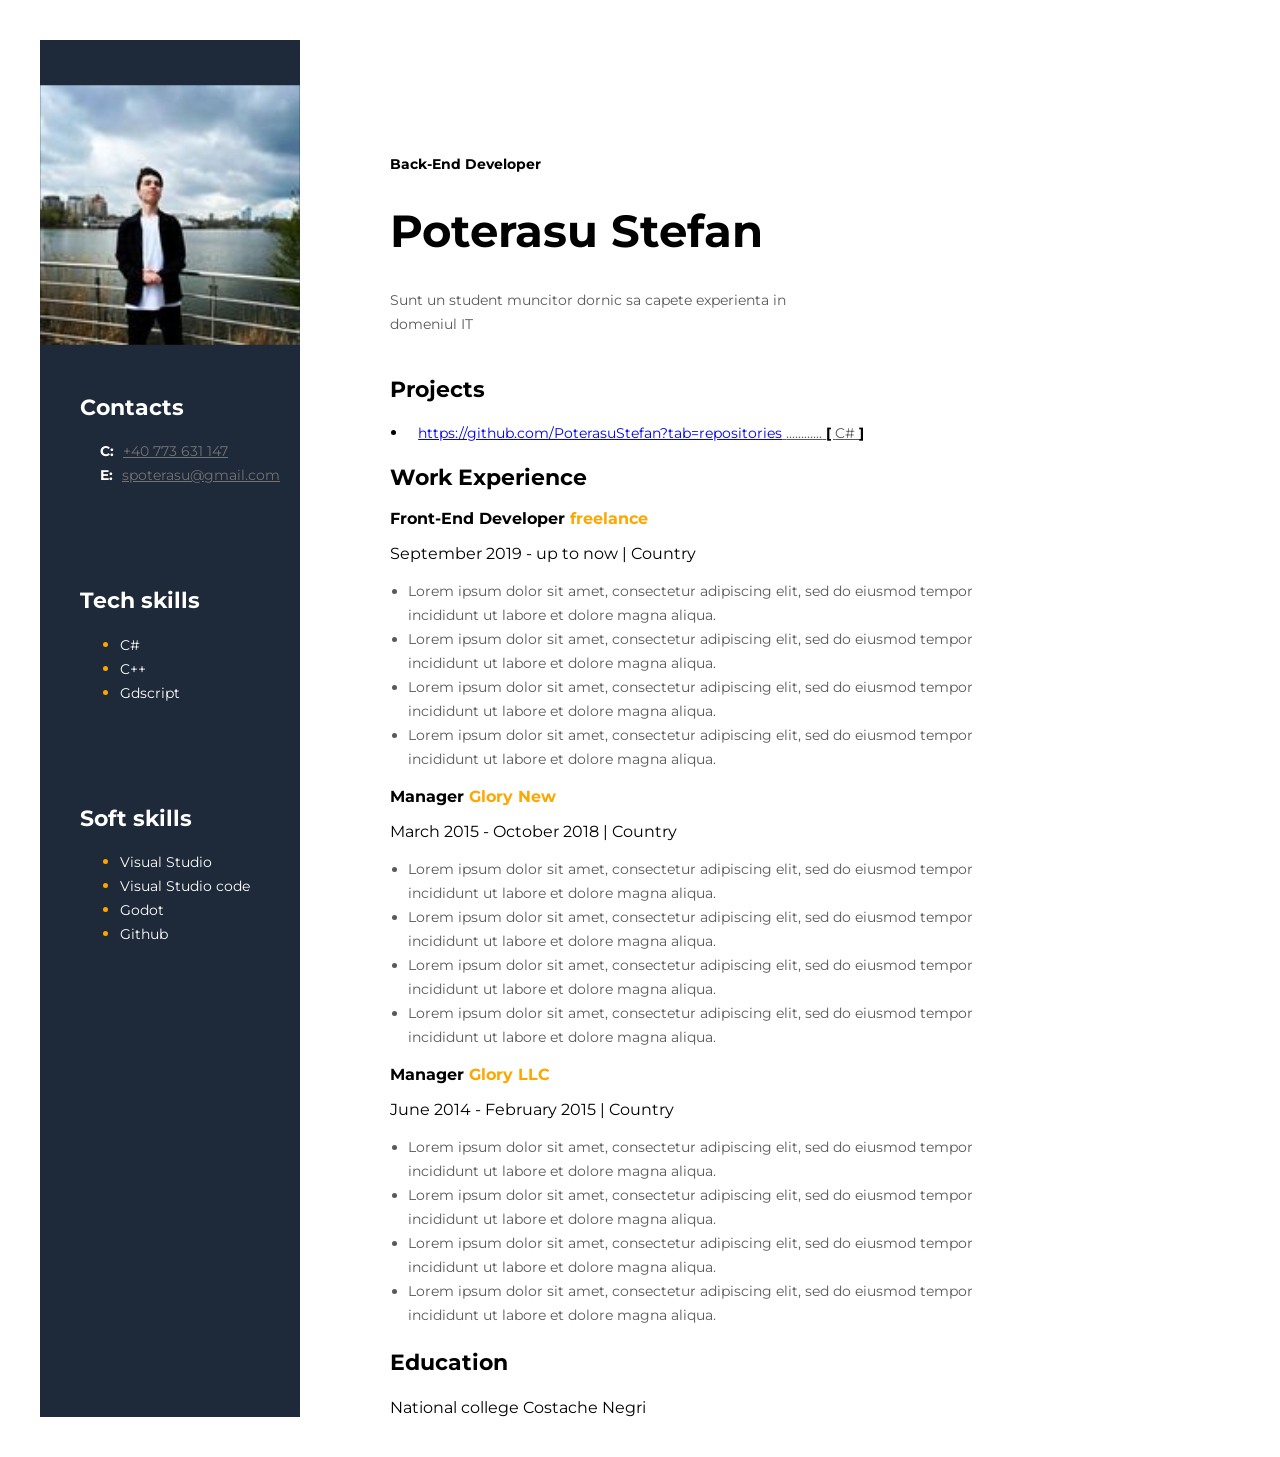
==== index.html @ 9d4e054e "Cv" ====
<!DOCTYPE html>
<html lang="en">
<head>
    <meta charset="UTF-8">
    <meta name="viewport" content="width=device-width, initial-scale=1.0">
    <link rel="preconnect" href="https://fonts.googleapis.com">
    <link rel="preconnect" href="https://fonts.gstatic.com" crossorigin>
    <link href="https://fonts.googleapis.com/css2?family=Montserrat:wght@400;700&display=swap" rel="stylesheet">
    <link rel="stylesheet" href="./styles/styles.css">
    <title>My resume</title>
</head>
<body>
    <!--Main app-->
    <div class="main-section">
<!--Main section-->


<div class="right-section">
    <!--About me-->
<div class="about-me-section">
    <h3 class="about-me-profession">
        Back-End Developer
    </h3>

    <h1 id="personName">
        Poterasu Stefan
    </h1>
    <p>Sunt un student muncitor dornic sa capete experienta in domeniul IT</p>

</div>
<!--Projects section-->
<div class="Projects-section">

    <h2 class="block-title">Projects </h2>
    
    <ul>
        <li class="projects-section_li" id="firstElement">
            
           

            <span class="projects-item">

                <a href="https://github.com/PoterasuStefan?tab=repositories">https://github.com/PoterasuStefan?tab=repositories</a>
                <span>............</span>
                

                <Span class="bracket"> [ </Span><Span> C# </Span><Span class="bracket"> ] </Span>

            </span>

        </li>

        
    </ul>

</div>



<!--work experience section-->
<div class="work-experience-section">
    <h2 class="block-title">Work Experience</h2>
     <!--Company nr.3-->
    <div>
       

        <h3 class="work-experience-position">Front-End Developer <span class="work-company">freelance</span></h3>
        <P>September 2019 - up to now   |   Country</P>
        <UL class="work-experience-duties">
            <li>Lorem ipsum dolor sit amet, consectetur adipiscing elit, sed do eiusmod tempor incididunt ut labore et dolore magna aliqua. </li>
            <li>Lorem ipsum dolor sit amet, consectetur adipiscing elit, sed do eiusmod tempor incididunt ut labore et dolore magna aliqua. </li>
            <li>Lorem ipsum dolor sit amet, consectetur adipiscing elit, sed do eiusmod tempor incididunt ut labore et dolore magna aliqua. </li>
            <li>Lorem ipsum dolor sit amet, consectetur adipiscing elit, sed do eiusmod tempor incididunt ut labore et dolore magna aliqua. </li>



        </UL>
    </div>

    <!--Company nr.2-->
    <div>
       

        <h3 class="work-experience-position">Manager <span  class="work-company">Glory New</span></h3>
        <P>March 2015 - October 2018   |   Country</P>
        <UL class="work-experience-duties">
            <li>Lorem ipsum dolor sit amet, consectetur adipiscing elit, sed do eiusmod tempor incididunt ut labore et dolore magna aliqua. </li>
            <li>Lorem ipsum dolor sit amet, consectetur adipiscing elit, sed do eiusmod tempor incididunt ut labore et dolore magna aliqua. </li>
            <li>Lorem ipsum dolor sit amet, consectetur adipiscing elit, sed do eiusmod tempor incididunt ut labore et dolore magna aliqua. </li>
            <li>Lorem ipsum dolor sit amet, consectetur adipiscing elit, sed do eiusmod tempor incididunt ut labore et dolore magna aliqua. </li>



        </UL>
    </div>

    <!--Company nr.1-->
    <div>
       

        <h3 class="work-experience-position">Manager <span class="work-company">Glory LLC</span> </h3>
        <P>June 2014 - February 2015   |   Country</P>
        <UL class="work-experience-duties">
            <li>Lorem ipsum dolor sit amet, consectetur adipiscing elit, sed do eiusmod tempor incididunt ut labore et dolore magna aliqua. </li>
            <li>Lorem ipsum dolor sit amet, consectetur adipiscing elit, sed do eiusmod tempor incididunt ut labore et dolore magna aliqua. </li>
            <li>Lorem ipsum dolor sit amet, consectetur adipiscing elit, sed do eiusmod tempor incididunt ut labore et dolore magna aliqua. </li>
            <li>Lorem ipsum dolor sit amet, consectetur adipiscing elit, sed do eiusmod tempor incididunt ut labore et dolore magna aliqua. </li>



        </UL>
    </div>

    <!--Education-->
    <div>
        <h3 class="block-title">Education</h3>
        National college Costache Negri
    
    </div>

</div>
</div>
<!--Sidebar section-->
<aside class="Sidebar-section">
<img src="img/339661797_167155659562548_5047388497378293764_n.jpg" alt="my photo">
<!--Contacts section-->
<div class="contacts-section">
    <h2 class="sidebar-title">Contacts</h2>
    <div>
        <span class="contacts-section-type">C:</span>
        <a class="contacts-section-value"  href="tel:+40773631147">+40 773 631 147</a>
        

    </div>
    <div>
        <span class="contacts-section-type">
            E:
        </span>
        <a class="contacts-section-value" href="mailto:spoterasu@gmail.com">spoterasu@gmail.com</a>
    </div>
</div>
<!--Tech skills section-->
<div  class="tech-skills-section">
    <h2 class="sidebar-title" >Tech skills</h2>
    <ul class="sidebar-list">
        <li><span>C#</span></li>
        <li><span>C++</span></li>
        <li><span>Gdscript</span></li>

    </ul>
</div>


<!--Soft skills section-->
<div class="tech-skills-section">
    <h2 class="sidebar-title" >Soft skills</h2>
    <ul class="sidebar-list">
        <li><span>Visual Studio</span></li>
        <li><span>Visual Studio code</span></li>
        <li><span>Godot</span></li>
        <li><span>Github</span></li>

    </ul>
</div>
</aside>

    </div>


    
    



</body>
</html>
---- styles/styles.css ----
body{
    background-color:#ffffff;
    font-family: 'Montserrat', sans-serif;
}

/* Right section styles */

li{
    color: blue;
}
.projects-section_li {
    font-family: 'Montserrat', sans-serif;
    color: brown;
}

.Projects-section{
    margin: 40px 0 0 0;
}

#firstElement{
    color: rgb(0, 0, 0);
}
.right-section{
    padding-right: 220px;
    padding-left: 90px;
    background-color: #FFF;
}


.about-me-section p {
    color: #595959;
    font-size: 14px;
    font-family: Montserrat;
    font-style: normal;
    font-weight: 400;
    line-height: 24px;
}

.about-me-profession{
    font-size: 14px;
    color: black;
    color: #000;
    font-size: 14px;
    font-family: Montserrat;
    font-style: normal;
    font-weight: 700;
    line-height: normal;
    margin-top: 100px;
}

.block-title{
    color: #000;
    font-size: 22px;
    font-family: Montserrat;
    font-style: normal;
    font-weight: 700;
    line-height: normal;
}

ol li, .bracket {
    color: #000;
    font-size: 14px;
    font-family: Montserrat;
    font-style: normal;
    font-weight: 700;
    line-height: 24px;

}

.work-experience-duties{
    padding-left: 18px;
}
.work-experience-duties li
{
    color: #595959;
    font-size: 14px;
    font-family: Montserrat;
    font-style: normal;
    font-weight: 400;
    line-height: 24px;
}

.work-company{
    color: #ffa600;
    font-size: 16px;
    font-family: Montserrat;
    font-style: normal;
    font-weight: 700;
    line-height: normal;
}

.work-experience-position{
    color: #000;
    font-size: 16px;
    font-family: Montserrat;
    font-style: normal;
    font-weight: 700;
    line-height: normal;
}

.Projects-section ul{
    padding-left: 18px;
}

.projects-item{
    color: #595959;
    font-size: 14px;
    font-family: Montserrat;
    font-style: normal;
    font-weight: 400;
    line-height: 24px;
    text-decoration-line: underline;
    margin-left: 10px;
}

#personName{
    color: #000;
    font-size: 45px;
    font-family: Montserrat;
    font-style: normal;
    font-weight: 700;
    line-height: normal;
    margin-top: 30px;
}

.about-me-section{
    padding-top: 15px;
   
    padding-right: 15px;
 
    width: 400px;
}


.main-section{
    display: flex;
    flex-direction: row-reverse;
    width: 1200px;
    margin: 40px auto;
}

/* sidebar styles */
.Sidebar-section img {
    margin-top: 100px;
    margin-left: 55px;
    scale: 173%;
}

.Sidebar-section{
background-color:  #1E2939;
width: 370px;
}

.sidebar-title{
    color: #FFF;
    text-shadow: 0px 4px 4px 0px rgba(0, 0, 0, 0.25);
    font-size: 22px;
    font-family: Montserrat;
    font-style: normal;
    font-weight: 700;
    line-height: normal;
    margin-top: 100px;
    
}
.contacts-section, .tech-skills-section       {
    margin-left: 40px;
}

.contacts-section-type{
    color: #FFF;
    font-size: 14px;
    font-family: Montserrat;
    font-style: normal;
    font-weight: 700;
    line-height: 24px;
    margin-right: 5px;
    margin-left: 20px;
}

.contacts-section-value{
    color: #747373;
    font-size: 14px;
    font-family: Montserrat;
    font-style: normal;
    font-weight: 400;
    line-height: 24px;
   
}

.sidebar-list li{
    color: orange;
    
}

.sidebar-list span{
    color: #FFF;
    font-size: 14px;
    font-family: Montserrat;
    font-style: normal;
    font-weight: 400;
    line-height: 24px;
}
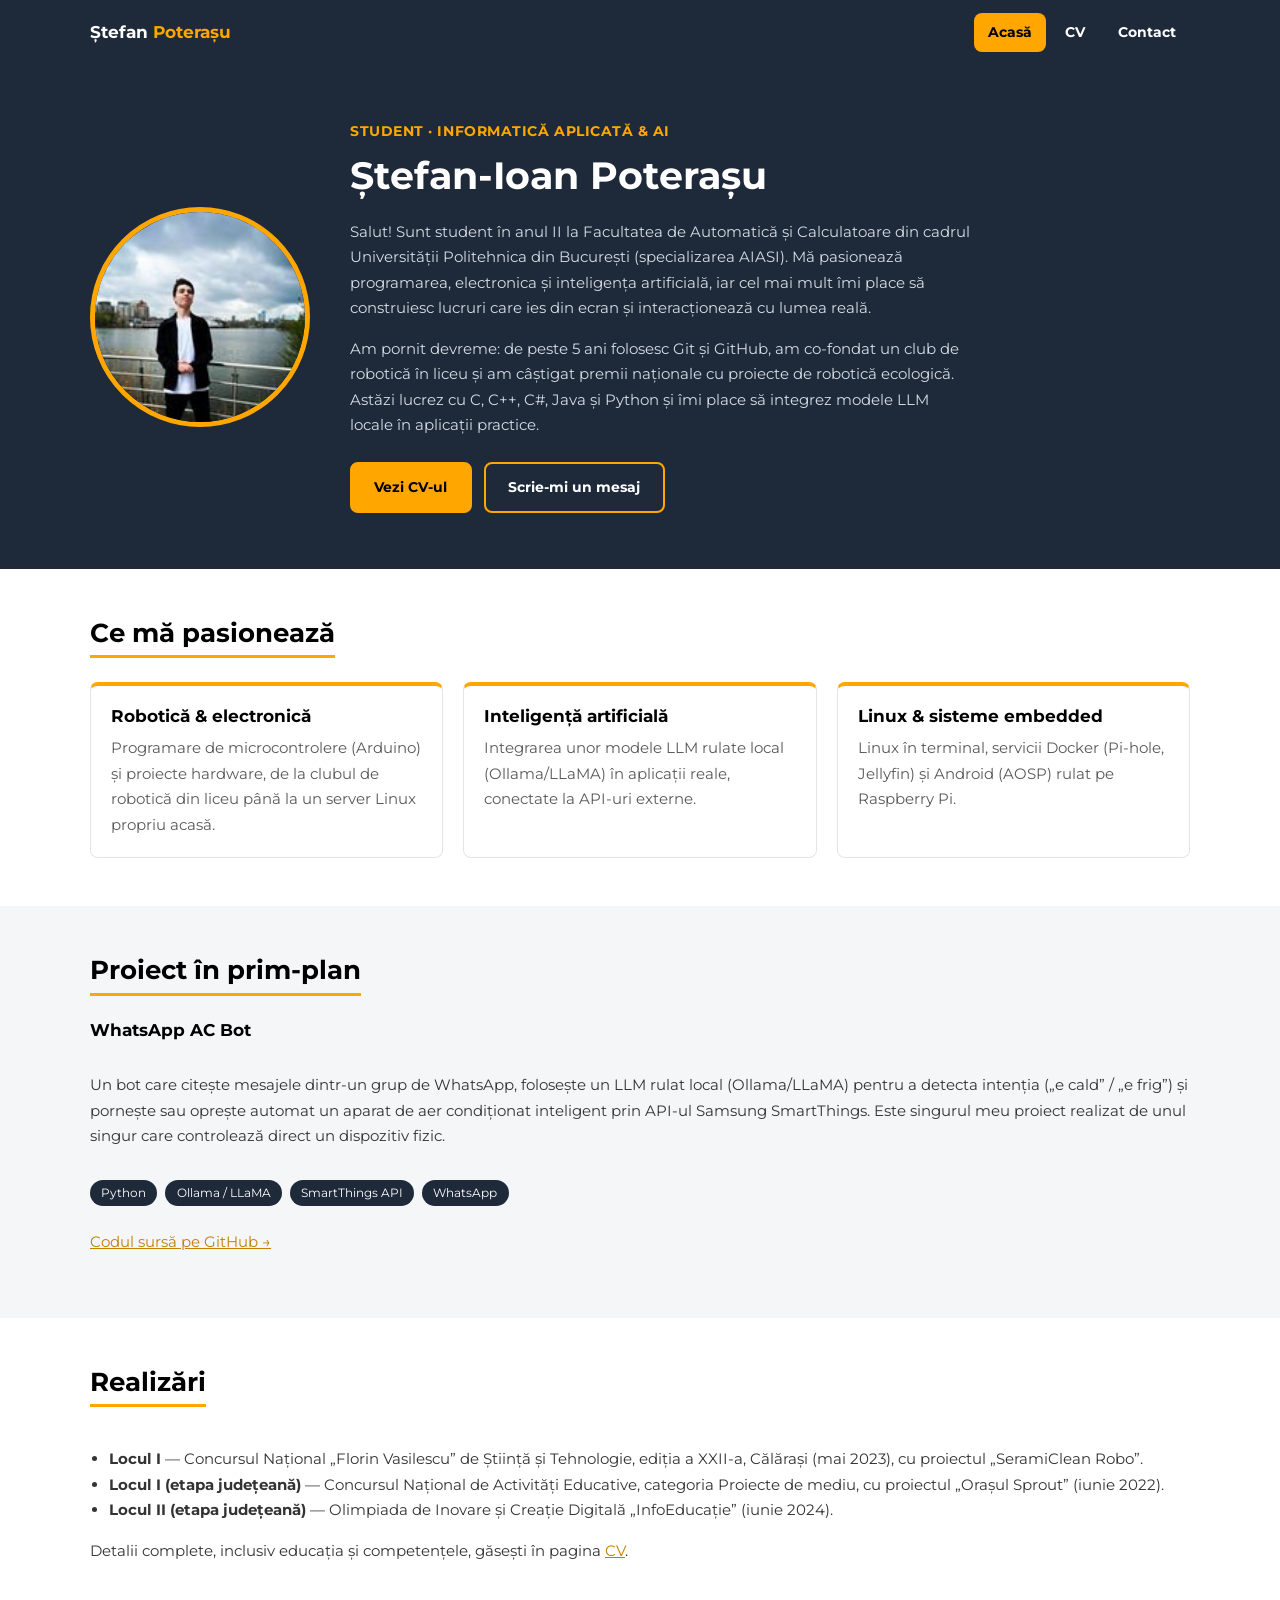
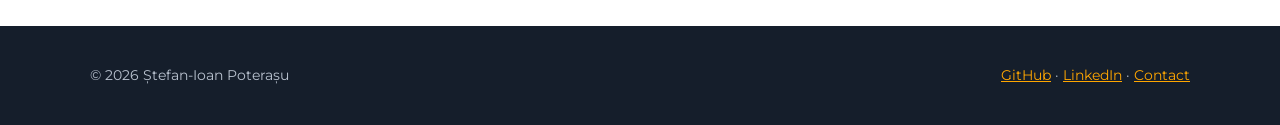
==== commit 242cdf48: "Înlocuiesc CV-ul vechi cu site-ul nou de prezentare" ====
--- a/index.html
+++ b/index.html
@@ -1,176 +1,123 @@
 <!DOCTYPE html>
-<html lang="en">
+<html lang="ro">
 <head>
     <meta charset="UTF-8">
     <meta name="viewport" content="width=device-width, initial-scale=1.0">
+    <meta name="description" content="Site de prezentare — Ștefan-Ioan Poterașu, student la Facultatea de Automatică și Calculatoare, UPB.">
+    <title>Acasă — Ștefan-Ioan Poterașu</title>
     <link rel="preconnect" href="https://fonts.googleapis.com">
     <link rel="preconnect" href="https://fonts.gstatic.com" crossorigin>
     <link href="https://fonts.googleapis.com/css2?family=Montserrat:wght@400;700&display=swap" rel="stylesheet">
-    <link rel="stylesheet" href="./styles/styles.css">
-    <title>My resume</title>
+    <link rel="stylesheet" href="styles/styles.css">
 </head>
 <body>
-    <!--Main app-->
-    <div class="main-section">
-<!--Main section-->
+    <a class="skip-link" href="#continut">Sari la conținut</a>
 
+    <header class="site-header">
+        <div class="container">
+            <a class="brand" href="index.html">Ștefan <span>Poterașu</span></a>
+            <nav class="site-nav" aria-label="Navigare principală">
+                <ul>
+                    <li><a href="index.html" aria-current="page">Acasă</a></li>
+                    <li><a href="cv.html">CV</a></li>
+                    <li><a href="contact.html">Contact</a></li>
+                </ul>
+            </nav>
+        </div>
+    </header>
 
-<div class="right-section">
-    <!--About me-->
-<div class="about-me-section">
-    <h3 class="about-me-profession">
-        Back-End Developer
-    </h3>
+    <main id="continut">
+        <section class="hero" aria-labelledby="titlu-principal">
+            <div class="container">
+                <figure>
+                    <img src="img/stefan.jpg" width="220" height="220" alt="Portret al lui Ștefan-Ioan Poterașu, în aer liber, lângă un lac">
+                </figure>
+                <div>
+                    <p class="role">Student · Informatică aplicată &amp; AI</p>
+                    <h1 id="titlu-principal">Ștefan-Ioan Poterașu</h1>
+                    <p>
+                        Salut! Sunt student în anul II la Facultatea de Automatică și Calculatoare din cadrul
+                        Universității Politehnica din București (specializarea AIASI). Mă pasionează programarea,
+                        electronica și inteligența artificială, iar cel mai mult îmi place să construiesc lucruri
+                        care ies din ecran și interacționează cu lumea reală.
+                    </p>
+                    <p>
+                        Am pornit devreme: de peste 5 ani folosesc Git și GitHub, am co-fondat un club de robotică
+                        în liceu și am câștigat premii naționale cu proiecte de robotică ecologică. Astăzi lucrez
+                        cu C, C++, C#, Java și Python și îmi place să integrez modele LLM locale în aplicații practice.
+                    </p>
+                    <div class="actions">
+                        <a class="btn" href="cv.html">Vezi CV-ul</a>
+                        <a class="btn btn-outline" href="contact.html">Scrie-mi un mesaj</a>
+                    </div>
+                </div>
+            </div>
+        </section>
 
-    <h1 id="personName">
-        Poterasu Stefan
-    </h1>
-    <p>Sunt un student muncitor dornic sa capete experienta in domeniul IT</p>
+        <section class="section" aria-labelledby="titlu-pasiuni">
+            <div class="container">
+                <h2 id="titlu-pasiuni">Ce mă pasionează</h2>
+                <div class="cards">
+                    <article class="card">
+                        <h3>Robotică &amp; electronică</h3>
+                        <p>Programare de microcontrolere (Arduino) și proiecte hardware, de la clubul de robotică din liceu până la un server Linux propriu acasă.</p>
+                    </article>
+                    <article class="card">
+                        <h3>Inteligență artificială</h3>
+                        <p>Integrarea unor modele LLM rulate local (Ollama/LLaMA) în aplicații reale, conectate la API-uri externe.</p>
+                    </article>
+                    <article class="card">
+                        <h3>Linux &amp; sisteme embedded</h3>
+                        <p>Linux în terminal, servicii Docker (Pi-hole, Jellyfin) și Android (AOSP) rulat pe Raspberry Pi.</p>
+                    </article>
+                </div>
+            </div>
+        </section>
 
-</div>
-<!--Projects section-->
-<div class="Projects-section">
+        <section class="section alt" aria-labelledby="titlu-proiect">
+            <div class="container">
+                <h2 id="titlu-proiect">Proiect în prim-plan</h2>
+                <article class="featured">
+                    <h3>WhatsApp AC Bot</h3>
+                    <p>
+                        Un bot care citește mesajele dintr-un grup de WhatsApp, folosește un LLM rulat local
+                        (Ollama/LLaMA) pentru a detecta intenția („e cald” / „e frig”) și pornește sau oprește
+                        automat un aparat de aer condiționat inteligent prin API-ul Samsung SmartThings.
+                        Este singurul meu proiect realizat de unul singur care controlează direct un dispozitiv fizic.
+                    </p>
+                    <ul class="tags" aria-label="Tehnologii folosite">
+                        <li>Python</li>
+                        <li>Ollama / LLaMA</li>
+                        <li>SmartThings API</li>
+                        <li>WhatsApp</li>
+                    </ul>
+                    <p><a href="https://github.com/PoterasuStefan/whatsapp-ac-bot">Codul sursă pe GitHub →</a></p>
+                </article>
+            </div>
+        </section>
 
-    <h2 class="block-title">Projects </h2>
-    
-    <ul>
-        <li class="projects-section_li" id="firstElement">
-            
-           
+        <section class="section" aria-labelledby="titlu-realizari">
+            <div class="container">
+                <h2 id="titlu-realizari">Realizări</h2>
+                <ul>
+                    <li><strong>Locul I</strong> — Concursul Național „Florin Vasilescu” de Știință și Tehnologie, ediția a XXII-a, Călărași (mai 2023), cu proiectul „SeramiClean Robo”.</li>
+                    <li><strong>Locul I (etapa județeană)</strong> — Concursul Național de Activități Educative, categoria Proiecte de mediu, cu proiectul „Orașul Sprout” (iunie 2022).</li>
+                    <li><strong>Locul II (etapa județeană)</strong> — Olimpiada de Inovare și Creație Digitală „InfoEducație” (iunie 2024).</li>
+                </ul>
+                <p>Detalii complete, inclusiv educația și competențele, găsești în pagina <a href="cv.html">CV</a>.</p>
+            </div>
+        </section>
+    </main>
 
-            <span class="projects-item">
-
-                <a href="https://github.com/PoterasuStefan?tab=repositories">https://github.com/PoterasuStefan?tab=repositories</a>
-                <span>............</span>
-                
-
-                <Span class="bracket"> [ </Span><Span> C# </Span><Span class="bracket"> ] </Span>
-
-            </span>
-
-        </li>
-
-        
-    </ul>
-
-</div>
-
-
-
-<!--work experience section-->
-<div class="work-experience-section">
-    <h2 class="block-title">Work Experience</h2>
-     <!--Company nr.3-->
-    <div>
-       
-
-        <h3 class="work-experience-position">Front-End Developer <span class="work-company">freelance</span></h3>
-        <P>September 2019 - up to now   |   Country</P>
-        <UL class="work-experience-duties">
-            <li>Lorem ipsum dolor sit amet, consectetur adipiscing elit, sed do eiusmod tempor incididunt ut labore et dolore magna aliqua. </li>
-            <li>Lorem ipsum dolor sit amet, consectetur adipiscing elit, sed do eiusmod tempor incididunt ut labore et dolore magna aliqua. </li>
-            <li>Lorem ipsum dolor sit amet, consectetur adipiscing elit, sed do eiusmod tempor incididunt ut labore et dolore magna aliqua. </li>
-            <li>Lorem ipsum dolor sit amet, consectetur adipiscing elit, sed do eiusmod tempor incididunt ut labore et dolore magna aliqua. </li>
-
-
-
-        </UL>
-    </div>
-
-    <!--Company nr.2-->
-    <div>
-       
-
-        <h3 class="work-experience-position">Manager <span  class="work-company">Glory New</span></h3>
-        <P>March 2015 - October 2018   |   Country</P>
-        <UL class="work-experience-duties">
-            <li>Lorem ipsum dolor sit amet, consectetur adipiscing elit, sed do eiusmod tempor incididunt ut labore et dolore magna aliqua. </li>
-            <li>Lorem ipsum dolor sit amet, consectetur adipiscing elit, sed do eiusmod tempor incididunt ut labore et dolore magna aliqua. </li>
-            <li>Lorem ipsum dolor sit amet, consectetur adipiscing elit, sed do eiusmod tempor incididunt ut labore et dolore magna aliqua. </li>
-            <li>Lorem ipsum dolor sit amet, consectetur adipiscing elit, sed do eiusmod tempor incididunt ut labore et dolore magna aliqua. </li>
-
-
-
-        </UL>
-    </div>
-
-    <!--Company nr.1-->
-    <div>
-       
-
-        <h3 class="work-experience-position">Manager <span class="work-company">Glory LLC</span> </h3>
-        <P>June 2014 - February 2015   |   Country</P>
-        <UL class="work-experience-duties">
-            <li>Lorem ipsum dolor sit amet, consectetur adipiscing elit, sed do eiusmod tempor incididunt ut labore et dolore magna aliqua. </li>
-            <li>Lorem ipsum dolor sit amet, consectetur adipiscing elit, sed do eiusmod tempor incididunt ut labore et dolore magna aliqua. </li>
-            <li>Lorem ipsum dolor sit amet, consectetur adipiscing elit, sed do eiusmod tempor incididunt ut labore et dolore magna aliqua. </li>
-            <li>Lorem ipsum dolor sit amet, consectetur adipiscing elit, sed do eiusmod tempor incididunt ut labore et dolore magna aliqua. </li>
-
-
-
-        </UL>
-    </div>
-
-    <!--Education-->
-    <div>
-        <h3 class="block-title">Education</h3>
-        National college Costache Negri
-    
-    </div>
-
-</div>
-</div>
-<!--Sidebar section-->
-<aside class="Sidebar-section">
-<img src="img/339661797_167155659562548_5047388497378293764_n.jpg" alt="my photo">
-<!--Contacts section-->
-<div class="contacts-section">
-    <h2 class="sidebar-title">Contacts</h2>
-    <div>
-        <span class="contacts-section-type">C:</span>
-        <a class="contacts-section-value"  href="tel:+40773631147">+40 773 631 147</a>
-        
-
-    </div>
-    <div>
-        <span class="contacts-section-type">
-            E:
-        </span>
-        <a class="contacts-section-value" href="mailto:spoterasu@gmail.com">spoterasu@gmail.com</a>
-    </div>
-</div>
-<!--Tech skills section-->
-<div  class="tech-skills-section">
-    <h2 class="sidebar-title" >Tech skills</h2>
-    <ul class="sidebar-list">
-        <li><span>C#</span></li>
-        <li><span>C++</span></li>
-        <li><span>Gdscript</span></li>
-
-    </ul>
-</div>
-
-
-<!--Soft skills section-->
-<div class="tech-skills-section">
-    <h2 class="sidebar-title" >Soft skills</h2>
-    <ul class="sidebar-list">
-        <li><span>Visual Studio</span></li>
-        <li><span>Visual Studio code</span></li>
-        <li><span>Godot</span></li>
-        <li><span>Github</span></li>
-
-    </ul>
-</div>
-</aside>
-
-    </div>
-
-
-    
-    
-
-
-
+    <footer class="site-footer">
+        <div class="container">
+            <p>© 2026 Ștefan-Ioan Poterașu</p>
+            <p>
+                <a href="https://github.com/PoterasuStefan">GitHub</a> ·
+                <a href="https://www.linkedin.com/in/%C5%9Ftefan-potera%C5%9Fu-464304391/">LinkedIn</a> ·
+                <a href="contact.html">Contact</a>
+            </p>
+        </div>
+    </footer>
 </body>
-</html>+</html>
--- a/styles/styles.css
+++ b/styles/styles.css
@@ -1,202 +1,344 @@
-body{
-    background-color:#ffffff;
-    font-family: 'Montserrat', sans-serif;
-}
-
-/* Right section styles */
-
-li{
-    color: blue;
-}
-.projects-section_li {
-    font-family: 'Montserrat', sans-serif;
-    color: brown;
-}
-
-.Projects-section{
-    margin: 40px 0 0 0;
-}
-
-#firstElement{
-    color: rgb(0, 0, 0);
-}
-.right-section{
-    padding-right: 220px;
-    padding-left: 90px;
-    background-color: #FFF;
-}
-
-
-.about-me-section p {
-    color: #595959;
-    font-size: 14px;
-    font-family: Montserrat;
-    font-style: normal;
-    font-weight: 400;
-    line-height: 24px;
-}
-
-.about-me-profession{
-    font-size: 14px;
-    color: black;
+/* ===== Variabile & reset ===== */
+:root {
+    --navy: #1E2939;
+    --navy-dark: #151e2b;
+    --accent: #ffa600;
+    --accent-dark: #c27f00;
+    --text: #333;
+    --muted: #595959;
+    --light: #f4f6f8;
+    --border: #e1e5ea;
+    --radius: 8px;
+}
+
+* { box-sizing: border-box; }
+
+html { scroll-behavior: smooth; }
+
+body {
+    margin: 0;
+    font-family: 'Montserrat', Arial, sans-serif;
+    font-size: 15px;
+    line-height: 1.7;
+    color: var(--text);
+    background: #fff;
+}
+
+img { max-width: 100%; height: auto; }
+
+a { color: var(--accent-dark); }
+a:hover { color: var(--navy); }
+
+h1, h2, h3 { line-height: 1.25; color: #000; margin: 0 0 .5em; }
+h1 { font-size: 2.4rem; }
+h2 { font-size: 1.4rem; }
+h3 { font-size: 1.05rem; }
+
+ul { padding-left: 1.2rem; }
+
+.container {
+    width: min(1100px, 100% - 2rem);
+    margin-inline: auto;
+}
+
+.skip-link {
+    position: absolute;
+    left: -999px;
+    top: 0;
+    background: var(--accent);
     color: #000;
-    font-size: 14px;
-    font-family: Montserrat;
-    font-style: normal;
+    padding: .5rem 1rem;
+    z-index: 100;
+}
+.skip-link:focus { left: 0; }
+
+:focus-visible { outline: 3px solid var(--accent); outline-offset: 2px; }
+
+/* ===== Header / navigație ===== */
+.site-header {
+    background: var(--navy);
+    position: sticky;
+    top: 0;
+    z-index: 50;
+}
+
+.site-header .container {
+    display: flex;
+    flex-wrap: wrap;
+    align-items: center;
+    justify-content: space-between;
+    gap: .5rem 1.5rem;
+    padding-block: .8rem;
+}
+
+.brand {
+    color: #fff;
     font-weight: 700;
-    line-height: normal;
-    margin-top: 100px;
-}
-
-.block-title{
+    font-size: 1.05rem;
+    text-decoration: none;
+}
+.brand span { color: var(--accent); }
+
+.site-nav ul {
+    display: flex;
+    gap: .25rem;
+    list-style: none;
+    margin: 0;
+    padding: 0;
+}
+
+.site-nav a {
+    display: block;
+    color: #fff;
+    text-decoration: none;
+    font-weight: 700;
+    font-size: .9rem;
+    padding: .45rem .9rem;
+    border-radius: var(--radius);
+}
+.site-nav a:hover { background: rgba(255, 255, 255, .12); color: #fff; }
+.site-nav a[aria-current="page"] {
+    background: var(--accent);
     color: #000;
-    font-size: 22px;
-    font-family: Montserrat;
-    font-style: normal;
+}
+
+/* ===== Butoane ===== */
+.btn {
+    display: inline-block;
+    padding: .7rem 1.4rem;
+    border-radius: var(--radius);
     font-weight: 700;
-    line-height: normal;
-}
-
-ol li, .bracket {
+    font-size: .9rem;
+    text-decoration: none;
+    border: 2px solid var(--accent);
+    background: var(--accent);
     color: #000;
-    font-size: 14px;
-    font-family: Montserrat;
-    font-style: normal;
+    cursor: pointer;
+    font-family: inherit;
+}
+.btn:hover { background: var(--accent-dark); border-color: var(--accent-dark); color: #000; }
+.btn-outline { background: transparent; color: #fff; }
+.btn-outline:hover { background: rgba(255, 255, 255, .12); border-color: var(--accent); color: #fff; }
+
+/* ===== Home ===== */
+.hero {
+    background: var(--navy);
+    color: #fff;
+    padding-block: 3.5rem;
+}
+.hero .container {
+    display: grid;
+    grid-template-columns: 220px 1fr;
+    gap: 2.5rem;
+    align-items: center;
+}
+.hero h1 { color: #fff; }
+.hero .role {
+    color: var(--accent);
     font-weight: 700;
-    line-height: 24px;
-
-}
-
-.work-experience-duties{
-    padding-left: 18px;
-}
-.work-experience-duties li
-{
-    color: #595959;
-    font-size: 14px;
-    font-family: Montserrat;
-    font-style: normal;
-    font-weight: 400;
-    line-height: 24px;
-}
-
-.work-company{
-    color: #ffa600;
-    font-size: 16px;
-    font-family: Montserrat;
-    font-style: normal;
-    font-weight: 700;
-    line-height: normal;
-}
-
-.work-experience-position{
-    color: #000;
-    font-size: 16px;
-    font-family: Montserrat;
-    font-style: normal;
-    font-weight: 700;
-    line-height: normal;
-}
-
-.Projects-section ul{
-    padding-left: 18px;
-}
-
-.projects-item{
-    color: #595959;
-    font-size: 14px;
-    font-family: Montserrat;
-    font-style: normal;
-    font-weight: 400;
-    line-height: 24px;
-    text-decoration-line: underline;
-    margin-left: 10px;
-}
-
-#personName{
-    color: #000;
-    font-size: 45px;
-    font-family: Montserrat;
-    font-style: normal;
-    font-weight: 700;
-    line-height: normal;
-    margin-top: 30px;
-}
-
-.about-me-section{
-    padding-top: 15px;
-   
-    padding-right: 15px;
- 
-    width: 400px;
-}
-
-
-.main-section{
+    letter-spacing: .04em;
+    text-transform: uppercase;
+    font-size: .85rem;
+    margin: 0 0 .5rem;
+}
+.hero p { color: #d6dce4; max-width: 62ch; }
+.hero figure { margin: 0; }
+.hero img {
+    width: 220px;
+    height: 220px;
+    object-fit: cover;
+    border-radius: 50%;
+    border: 5px solid var(--accent);
+    display: block;
+}
+.hero .actions { display: flex; flex-wrap: wrap; gap: .75rem; margin-top: 1.5rem; }
+
+.section { padding-block: 3rem; }
+.section.alt { background: var(--light); }
+.section > .container > h2 {
+    font-size: 1.6rem;
+    padding-bottom: .4rem;
+    border-bottom: 3px solid var(--accent);
+    display: inline-block;
+    margin-bottom: 1.5rem;
+}
+
+.cards {
+    display: grid;
+    grid-template-columns: repeat(auto-fit, minmax(240px, 1fr));
+    gap: 1.25rem;
+}
+.card {
+    background: #fff;
+    border: 1px solid var(--border);
+    border-top: 4px solid var(--accent);
+    border-radius: var(--radius);
+    padding: 1.25rem;
+}
+.card p { margin: 0; color: var(--muted); }
+
+.featured {
+    display: grid;
+    gap: .5rem;
+}
+.tags { list-style: none; padding: 0; display: flex; flex-wrap: wrap; gap: .5rem; margin: .5rem 0 0; }
+.tags li {
+    background: var(--navy);
+    color: #fff;
+    font-size: .75rem;
+    padding: .2rem .7rem;
+    border-radius: 999px;
+}
+
+/* ===== Footer ===== */
+.site-footer {
+    background: var(--navy-dark);
+    color: #b9c2cf;
+    padding-block: 1.5rem;
+    font-size: .85rem;
+}
+.site-footer .container {
     display: flex;
-    flex-direction: row-reverse;
-    width: 1200px;
-    margin: 40px auto;
-}
-
-/* sidebar styles */
-.Sidebar-section img {
-    margin-top: 100px;
-    margin-left: 55px;
-    scale: 173%;
-}
-
-.Sidebar-section{
-background-color:  #1E2939;
-width: 370px;
-}
-
-.sidebar-title{
-    color: #FFF;
-    text-shadow: 0px 4px 4px 0px rgba(0, 0, 0, 0.25);
-    font-size: 22px;
-    font-family: Montserrat;
-    font-style: normal;
-    font-weight: 700;
-    line-height: normal;
-    margin-top: 100px;
-    
-}
-.contacts-section, .tech-skills-section       {
-    margin-left: 40px;
-}
-
-.contacts-section-type{
-    color: #FFF;
-    font-size: 14px;
-    font-family: Montserrat;
-    font-style: normal;
-    font-weight: 700;
-    line-height: 24px;
-    margin-right: 5px;
-    margin-left: 20px;
-}
-
-.contacts-section-value{
-    color: #747373;
-    font-size: 14px;
-    font-family: Montserrat;
-    font-style: normal;
-    font-weight: 400;
-    line-height: 24px;
-   
-}
-
-.sidebar-list li{
-    color: orange;
-    
-}
-
-.sidebar-list span{
-    color: #FFF;
-    font-size: 14px;
-    font-family: Montserrat;
-    font-style: normal;
-    font-weight: 400;
-    line-height: 24px;
-}+    flex-wrap: wrap;
+    justify-content: space-between;
+    gap: .5rem 1.5rem;
+}
+.site-footer a { color: var(--accent); }
+
+/* ===== Pagina CV ===== */
+.cv-toolbar {
+    background: var(--light);
+    border-bottom: 1px solid var(--border);
+    padding-block: .8rem;
+}
+.cv-toolbar .container {
+    display: flex;
+    flex-wrap: wrap;
+    justify-content: space-between;
+    align-items: center;
+    gap: .5rem 1rem;
+}
+.cv-toolbar p { margin: 0; color: var(--muted); font-size: .85rem; }
+.cv-toolbar .btn { background: var(--navy); border-color: var(--navy); color: #fff; }
+.cv-toolbar .btn:hover { background: var(--accent); border-color: var(--accent); color: #000; }
+
+.cv {
+    display: grid;
+    grid-template-columns: 1fr 340px;
+    width: min(1100px, 100%);
+    margin: 2rem auto;
+    box-shadow: 0 2px 18px rgba(0, 0, 0, .12);
+}
+.cv-main { padding: 2.5rem 2.5rem 2rem; background: #fff; order: 1; }
+.cv-side { background: var(--navy); color: #fff; padding: 2.5rem 2rem; order: 2; }
+
+.cv-main h1 { font-size: 2.3rem; margin-bottom: .1rem; }
+.cv-main .role { font-weight: 700; font-size: .9rem; margin: 0 0 1rem; color: var(--accent-dark); text-transform: uppercase; letter-spacing: .04em; }
+.cv-main > header p { color: var(--muted); }
+
+.cv-main section { margin-top: 2rem; }
+.cv-main section > h2 {
+    font-size: 1.25rem;
+    padding-bottom: .3rem;
+    border-bottom: 2px solid var(--accent);
+}
+
+.entry { margin-bottom: 1.2rem; }
+.entry h3 { margin-bottom: .1rem; }
+.entry .org { color: var(--accent-dark); font-weight: 700; }
+.entry .meta { margin: 0 0 .4rem; font-size: .85rem; color: var(--muted); }
+.entry ul { margin: .3rem 0 0; color: var(--muted); }
+.entry p { margin: .2rem 0; color: var(--muted); }
+
+.cv-side h2 {
+    color: #fff;
+    font-size: 1.1rem;
+    margin-top: 2rem;
+    padding-bottom: .3rem;
+    border-bottom: 2px solid var(--accent);
+}
+.cv-side h2:first-of-type { margin-top: 0; }
+.cv-side figure { margin: 0 0 1.5rem; text-align: center; }
+.cv-side img {
+    width: 180px;
+    height: 180px;
+    object-fit: cover;
+    border-radius: 50%;
+    border: 4px solid var(--accent);
+}
+.cv-side a { color: #fff; word-break: break-word; }
+.cv-side a:hover { color: var(--accent); }
+.cv-side dl { margin: 0; }
+.cv-side dt { color: var(--accent); font-weight: 700; font-size: .8rem; text-transform: uppercase; margin-top: .7rem; }
+.cv-side dd { margin: 0; font-size: .9rem; }
+.cv-side ul { list-style: none; padding: 0; margin: 0; }
+.cv-side li { padding: .15rem 0 .15rem 1rem; position: relative; font-size: .9rem; }
+.cv-side li::before { content: ""; position: absolute; left: 0; top: .85em; width: 6px; height: 6px; background: var(--accent); border-radius: 50%; }
+
+/* ===== Pagina Contact ===== */
+.page-title {
+    background: var(--navy);
+    color: #fff;
+    padding-block: 2.5rem;
+}
+.page-title h1 { color: #fff; margin: 0 0 .3rem; }
+.page-title p { color: #d6dce4; margin: 0; }
+
+.contact-grid {
+    display: grid;
+    grid-template-columns: 1fr 320px;
+    gap: 2.5rem;
+    align-items: start;
+}
+
+form fieldset { border: 0; padding: 0; margin: 0; }
+.field { margin-bottom: 1.25rem; }
+.field label { display: block; font-weight: 700; margin-bottom: .35rem; font-size: .9rem; }
+.field input,
+.field textarea {
+    width: 100%;
+    padding: .7rem .9rem;
+    font: inherit;
+    border: 2px solid var(--border);
+    border-radius: var(--radius);
+    background: #fff;
+}
+.field input:focus,
+.field textarea:focus { border-color: var(--accent); outline: none; }
+.field textarea { min-height: 200px; resize: vertical; }
+.hint { font-size: .8rem; color: var(--muted); margin-top: .75rem; }
+
+.contact-info {
+    background: var(--light);
+    border-left: 4px solid var(--accent);
+    border-radius: var(--radius);
+    padding: 1.25rem 1.5rem;
+}
+.contact-info h2 { font-size: 1.1rem; }
+.contact-info address { font-style: normal; }
+.contact-info dl { margin: 0; }
+.contact-info dt { font-weight: 700; font-size: .8rem; text-transform: uppercase; color: var(--muted); margin-top: .8rem; }
+.contact-info dd { margin: 0; word-break: break-word; }
+
+/* ===== Responsive ===== */
+@media (max-width: 860px) {
+    .hero .container { grid-template-columns: 1fr; text-align: center; justify-items: center; }
+    .hero .actions { justify-content: center; }
+    .hero img { width: 180px; height: 180px; }
+    .cv { grid-template-columns: 1fr; margin: 0; box-shadow: none; }
+    .cv-main { order: 2; padding: 1.5rem 1.25rem; }
+    .cv-side { order: 1; padding: 1.5rem 1.25rem; }
+    .contact-grid { grid-template-columns: 1fr; }
+    h1 { font-size: 1.9rem; }
+}
+
+@media (max-width: 520px) {
+    .site-header .container { justify-content: center; }
+}
+
+/* ===== Print (CV) ===== */
+@media print {
+    .site-header, .site-footer, .cv-toolbar, .skip-link { display: none; }
+    .cv { margin: 0; box-shadow: none; width: 100%; }
+    .cv-side { -webkit-print-color-adjust: exact; print-color-adjust: exact; }
+}
